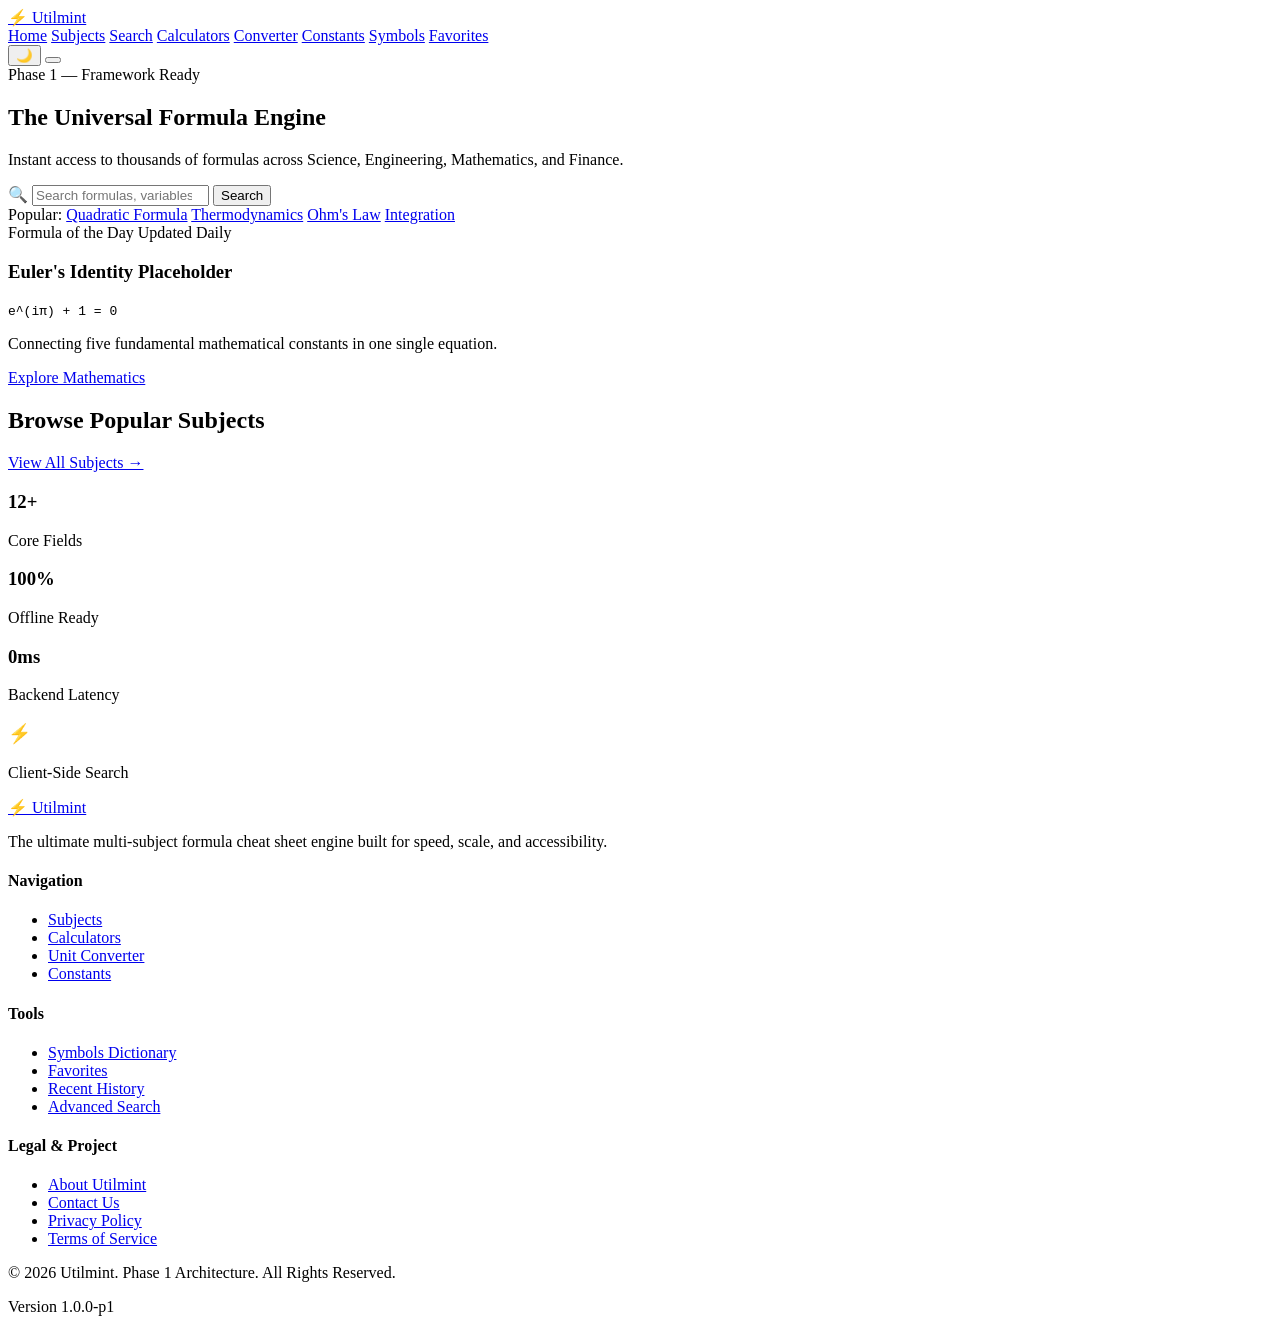
==== index.html @ 7c89a2dd "Create index.html" ====
<!DOCTYPE html>
<html lang="en" data-theme="system">
<head>
  <meta charset="UTF-8">
  <meta name="viewport" content="width=device-width, initial-scale=1.0">
  <title>Utilmint — Universal Formula Cheat Sheet Platform</title>
  <meta name="description" content="The ultimate formula cheat sheet for Mathematics, Physics, Chemistry, Engineering, Finance, and Computer Science.">
  
  <!-- Fonts -->
  <link rel="preconnect" href="https://fonts.googleapis.com">
  <link rel="preconnect" href="https://fonts.gstatic.com" crossorigin>
  <link href="https://fonts.googleapis.com/css2?family=Inter:wght@400;500;600;700&family=JetBrains+Mono:wght@400;500&display=swap" rel="stylesheet">
  
  <!-- Stylesheets -->
  <link rel="stylesheet" href="css/variables.css">
  <link rel="stylesheet" href="css/style.css">
  <link rel="stylesheet" href="css/navbar.css">
  <link rel="stylesheet" href="css/cards.css">
  <link rel="stylesheet" href="css/buttons.css">
  <link rel="stylesheet" href="css/forms.css">
  <link rel="stylesheet" href="css/footer.css">
  <link rel="stylesheet" href="css/darkmode.css">
  <link rel="stylesheet" href="css/responsive.css">
</head>
<body>

  <!-- Sticky Top Navbar -->
  <header class="navbar-wrapper">
    <nav class="navbar" aria-label="Main Navigation">
      <a href="index.html" class="brand">
        <span class="brand-logo">⚡</span>
        <span class="brand-name">Utilmint</span>
      </a>

      <div class="nav-menu" id="navMenu">
        <a href="index.html" class="nav-link active">Home</a>
        <a href="subjects.html" class="nav-link">Subjects</a>
        <a href="search.html" class="nav-link">Search</a>
        <a href="calculators.html" class="nav-link">Calculators</a>
        <a href="converter.html" class="nav-link">Converter</a>
        <a href="constants.html" class="nav-link">Constants</a>
        <a href="symbols.html" class="nav-link">Symbols</a>
        <a href="favorites.html" class="nav-link">Favorites</a>
      </div>

      <div class="nav-actions">
        <button id="themeToggleBtn" class="btn-icon" aria-label="Toggle Theme">
          <span class="theme-icon">🌙</span>
        </button>
        <button class="hamburger-menu" id="hamburgerBtn" aria-label="Toggle Navigation Menu">
          <span></span>
          <span></span>
          <span></span>
        </button>
      </div>
    </nav>
  </header>

  <!-- Main Content Container -->
  <main id="main-content">
    
    <!-- Hero Section -->
    <section class="hero-section">
      <div class="container hero-content">
        <span class="badge badge-primary">Phase 1 — Framework Ready</span>
        <h1 class="hero-title">The Universal Formula Engine</h1>
        <p class="hero-subtitle">Instant access to thousands of formulas across Science, Engineering, Mathematics, and Finance.</p>

        <!-- Search Bar Component -->
        <form action="search.html" method="GET" class="hero-search-form">
          <div class="search-input-wrapper">
            <span class="search-icon">🔍</span>
            <input type="search" name="q" placeholder="Search formulas, variables, topics, or subjects..." autocomplete="off">
            <button type="submit" class="btn btn-primary">Search</button>
          </div>
        </form>

        <div class="quick-tags">
          <span>Popular:</span>
          <a href="search.html?q=Quadratic" class="tag">Quadratic Formula</a>
          <a href="search.html?q=Thermodynamics" class="tag">Thermodynamics</a>
          <a href="search.html?q=Ohm's Law" class="tag">Ohm's Law</a>
          <a href="search.html?q=Integration" class="tag">Integration</a>
        </div>
      </div>
    </section>

    <!-- Formula of the Day Placeholder -->
    <section class="section-padding container">
      <div class="card card-featured">
        <div class="card-header-flex">
          <span class="badge badge-accent">Formula of the Day</span>
          <span class="text-muted text-sm">Updated Daily</span>
        </div>
        <div class="card-body">
          <h3 class="card-title">Euler's Identity Placeholder</h3>
          <div class="formula-preview-box">
            <code>e^(iπ) + 1 = 0</code>
          </div>
          <p class="text-muted">Connecting five fundamental mathematical constants in one single equation.</p>
        </div>
        <div class="card-footer">
          <a href="subject-detail.html?id=math" class="btn btn-secondary btn-sm">Explore Mathematics</a>
        </div>
      </div>
    </section>

    <!-- Popular Subjects Grid -->
    <section class="section-padding bg-subtle">
      <div class="container">
        <div class="section-header">
          <h2>Browse Popular Subjects</h2>
          <a href="subjects.html" class="link-primary">View All Subjects →</a>
        </div>

        <div class="grid grid-3" id="popularSubjectsGrid">
          <!-- Dynamic JS subject cards render here -->
          <div class="skeleton-card"></div>
          <div class="skeleton-card"></div>
          <div class="skeleton-card"></div>
        </div>
      </div>
    </section>

    <!-- Statistics Section -->
    <section class="section-padding container">
      <div class="grid grid-4 text-center">
        <div class="stat-card">
          <h3 class="stat-number">12+</h3>
          <p class="stat-label">Core Fields</p>
        </div>
        <div class="stat-card">
          <h3 class="stat-number">100%</h3>
          <p class="stat-label">Offline Ready</p>
        </div>
        <div class="stat-card">
          <h3 class="stat-number">0ms</h3>
          <p class="stat-label">Backend Latency</p>
        </div>
        <div class="stat-card">
          <h3 class="stat-number">⚡</h3>
          <p class="stat-label">Client-Side Search</p>
        </div>
      </div>
    </section>
  </main>

  <!-- Global Footer -->
  <footer class="footer">
    <div class="container footer-grid">
      <div class="footer-brand">
        <a href="index.html" class="brand">⚡ Utilmint</a>
        <p class="text-sm text-muted">The ultimate multi-subject formula cheat sheet engine built for speed, scale, and accessibility.</p>
      </div>

      <div class="footer-col">
        <h4>Navigation</h4>
        <ul>
          <li><a href="subjects.html">Subjects</a></li>
          <li><a href="calculators.html">Calculators</a></li>
          <li><a href="converter.html">Unit Converter</a></li>
          <li><a href="constants.html">Constants</a></li>
        </ul>
      </div>

      <div class="footer-col">
        <h4>Tools</h4>
        <ul>
          <li><a href="symbols.html">Symbols Dictionary</a></li>
          <li><a href="favorites.html">Favorites</a></li>
          <li><a href="recent.html">Recent History</a></li>
          <li><a href="search.html">Advanced Search</a></li>
        </ul>
      </div>

      <div class="footer-col">
        <h4>Legal & Project</h4>
        <ul>
          <li><a href="about.html">About Utilmint</a></li>
          <li><a href="contact.html">Contact Us</a></li>
          <li><a href="privacy.html">Privacy Policy</a></li>
          <li><a href="terms.html">Terms of Service</a></li>
        </ul>
      </div>
    </div>

    <div class="footer-bottom container">
      <p class="text-sm text-muted">&copy; 2026 Utilmint. Phase 1 Architecture. All Rights Reserved.</p>
      <span class="text-sm text-muted">Version 1.0.0-p1</span>
    </div>
  </footer>

  <!-- Core JavaScript Modules -->
  <script type="module" src="js/app.js"></script>
</body>
</html>
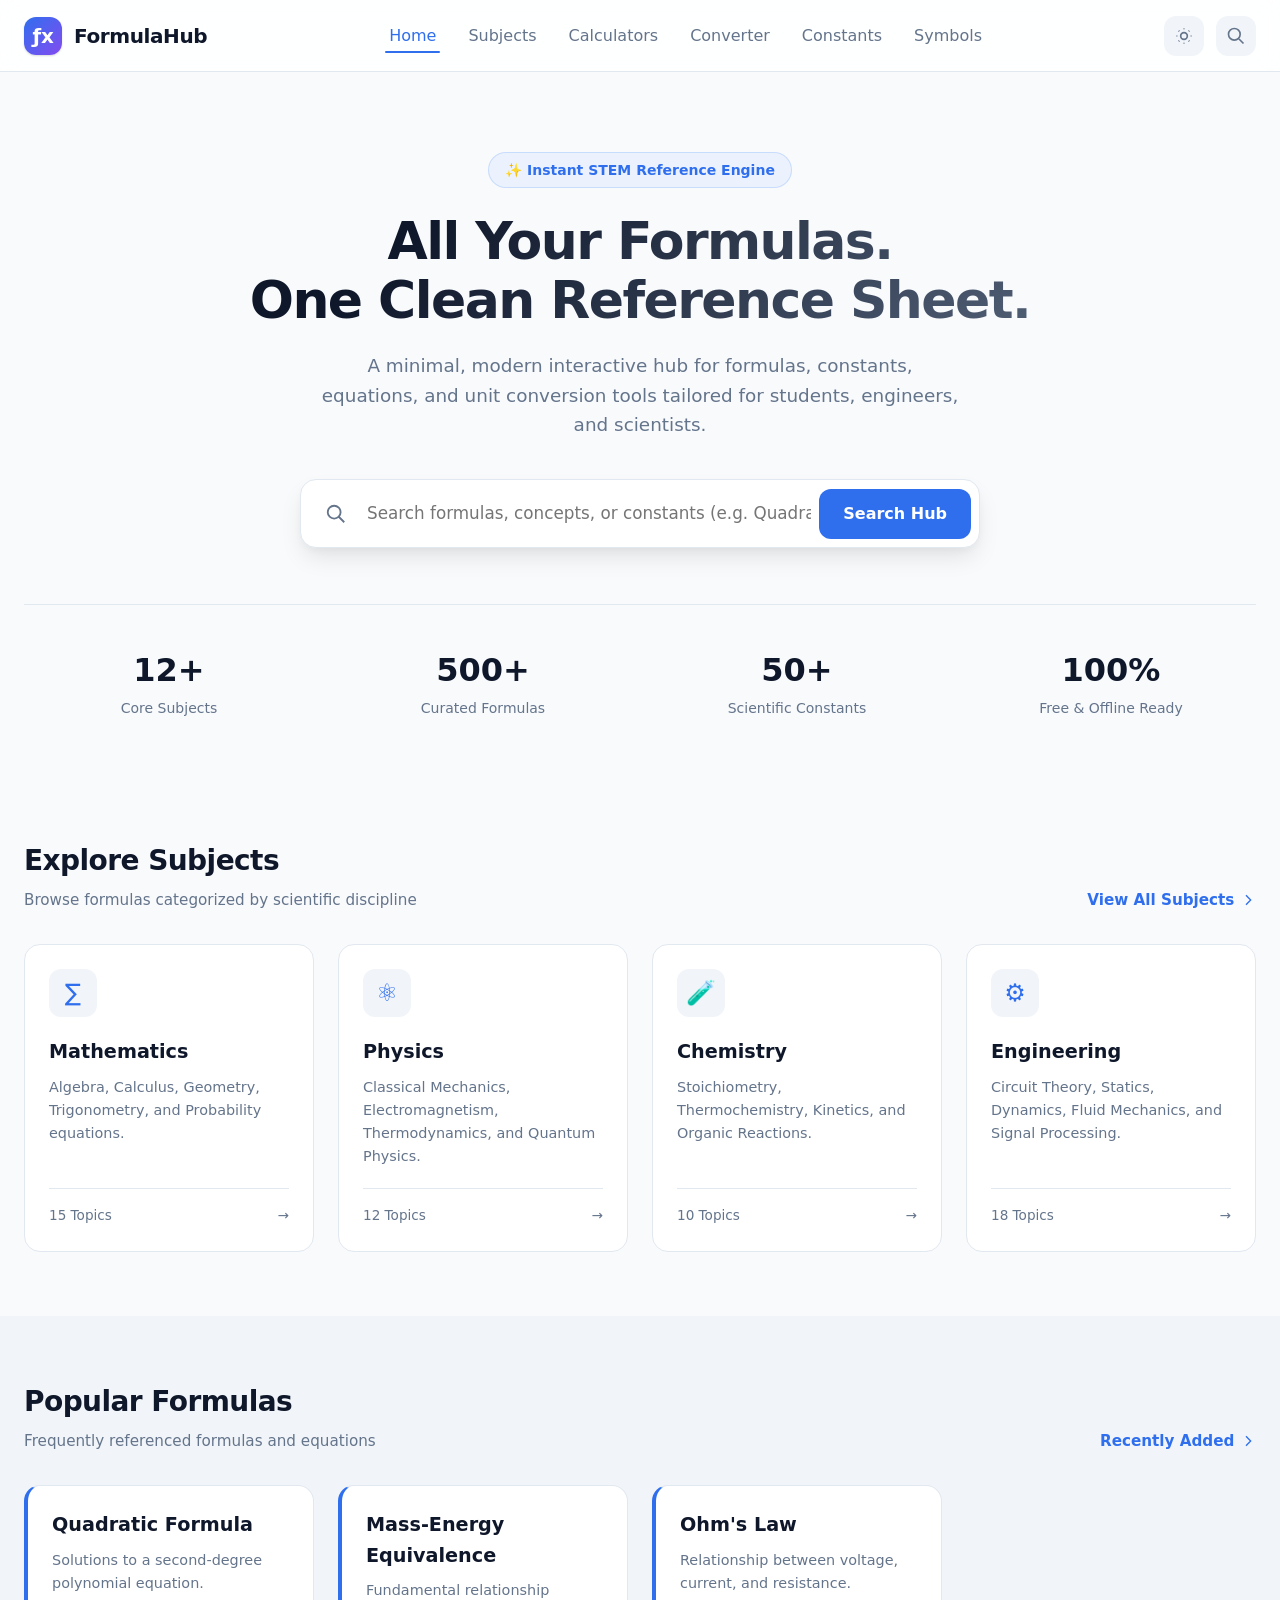
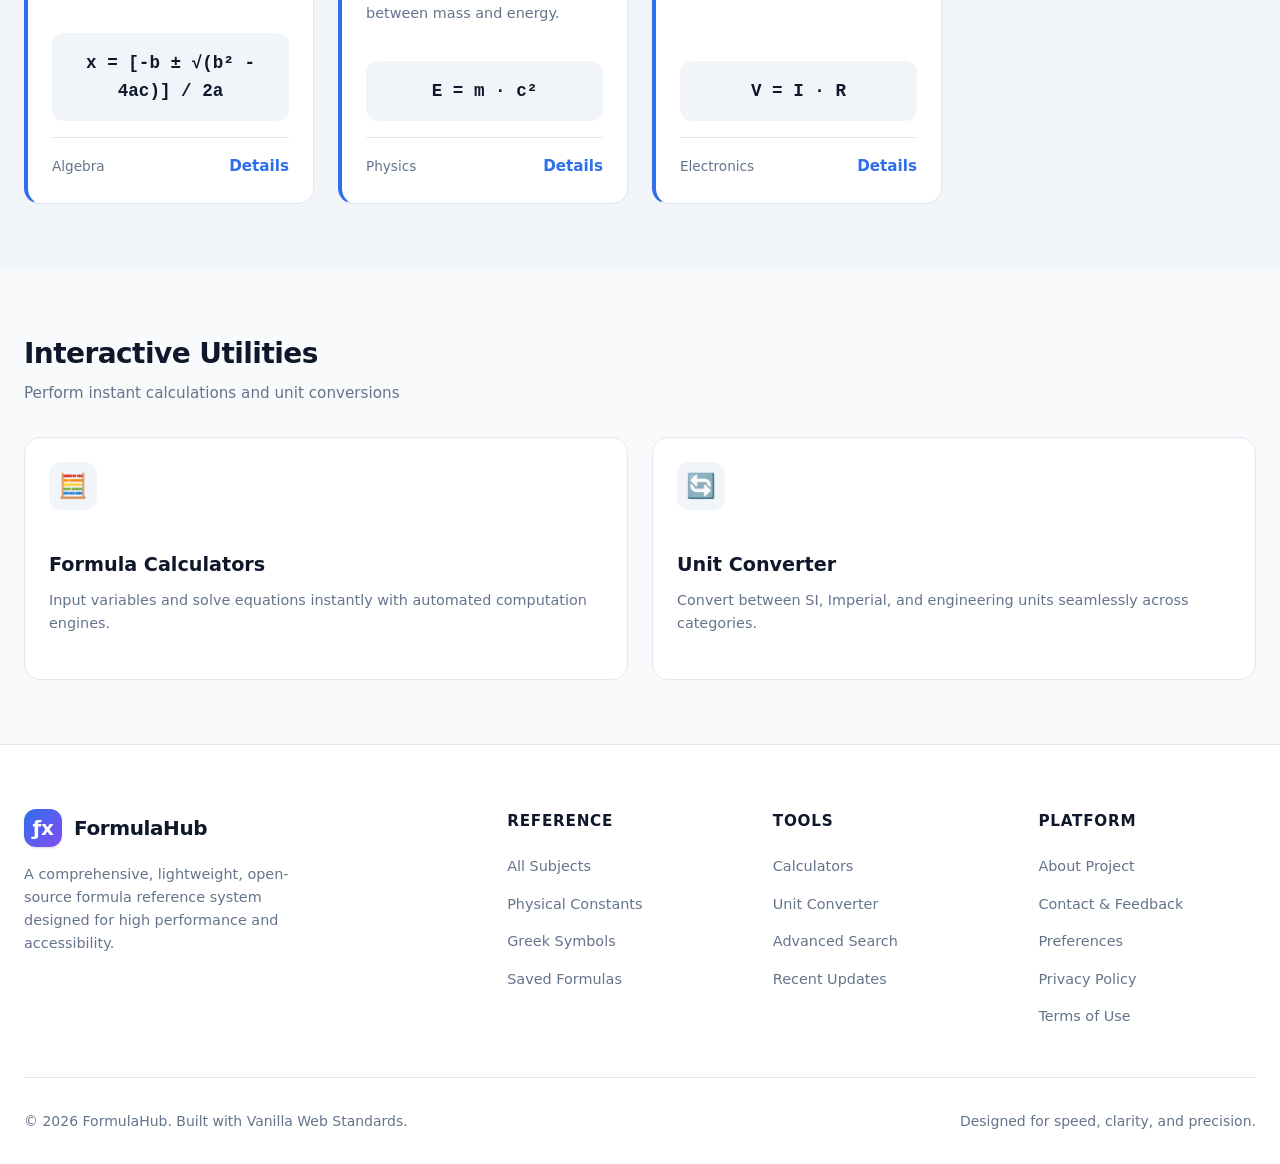
==== commit 33d35ae1: "Update index.html" ====
--- a/index.html
+++ b/index.html
@@ -1,196 +1,958 @@
 <!DOCTYPE html>
-<html lang="en" data-theme="system">
+<html lang="en" data-theme="light">
 <head>
-  <meta charset="UTF-8">
-  <meta name="viewport" content="width=device-width, initial-scale=1.0">
-  <title>Utilmint — Universal Formula Cheat Sheet Platform</title>
-  <meta name="description" content="The ultimate formula cheat sheet for Mathematics, Physics, Chemistry, Engineering, Finance, and Computer Science.">
-  
-  <!-- Fonts -->
-  <link rel="preconnect" href="https://fonts.googleapis.com">
-  <link rel="preconnect" href="https://fonts.gstatic.com" crossorigin>
-  <link href="https://fonts.googleapis.com/css2?family=Inter:wght@400;500;600;700&family=JetBrains+Mono:wght@400;500&display=swap" rel="stylesheet">
-  
-  <!-- Stylesheets -->
-  <link rel="stylesheet" href="css/variables.css">
-  <link rel="stylesheet" href="css/style.css">
-  <link rel="stylesheet" href="css/navbar.css">
-  <link rel="stylesheet" href="css/cards.css">
-  <link rel="stylesheet" href="css/buttons.css">
-  <link rel="stylesheet" href="css/forms.css">
-  <link rel="stylesheet" href="css/footer.css">
-  <link rel="stylesheet" href="css/darkmode.css">
-  <link rel="stylesheet" href="css/responsive.css">
+    <meta charset="UTF-8">
+    <meta name="viewport" content="width=device-width, initial-scale=1.0">
+    <title>FormulaHub — Modern Formula & Reference Cheat Sheets</title>
+    <!-- Internal CSS Stylesheet -->
+    <style>
+        /* ==========================================================================
+           1. DESIGN SYSTEM & CSS VARIABLES
+           ========================================================================== */
+        :root {
+            /* Colors - Light Mode */
+            --primary-hue: 220;
+            --primary: hsl(var(--primary-hue), 85%, 56%);
+            --primary-hover: hsl(var(--primary-hue), 85%, 48%);
+            --primary-light: hsl(var(--primary-hue), 85%, 96%);
+            --accent: hsl(260, 85%, 62%);
+            
+            --bg-body: #f8fafc;
+            --bg-surface: #ffffff;
+            --bg-surface-glass: rgba(255, 255, 255, 0.85);
+            --bg-subtle: #f1f5f9;
+            
+            --text-main: #0f172a;
+            --text-muted: #64748b;
+            --text-inverse: #ffffff;
+            
+            --border-color: #e2e8f0;
+            --border-hover: #cbd5e1;
+            
+            /* Shadows & Elevation */
+            --shadow-sm: 0 1px 3px rgba(0,0,0,0.05), 0 1px 2px rgba(0,0,0,0.1);
+            --shadow-md: 0 4px 12px -2px rgba(0,0,0,0.08), 0 2px 6px -1px rgba(0,0,0,0.04);
+            --shadow-lg: 0 12px 24px -4px rgba(0,0,0,0.1), 0 4px 8px -2px rgba(0,0,0,0.04);
+            --shadow-glow: 0 0 20px rgba(59, 130, 246, 0.25);
+            
+            /* Layout & Spacing */
+            --radius-sm: 8px;
+            --radius-md: 12px;
+            --radius-lg: 16px;
+            --radius-full: 9999px;
+            --max-width: 1280px;
+            --nav-height: 72px;
+            
+            /* Animations */
+            --transition-fast: 0.15s ease;
+            --transition-normal: 0.25s cubic-bezier(0.4, 0, 0.2, 1);
+            --transition-slow: 0.4s cubic-bezier(0.4, 0, 0.2, 1);
+        }
+
+        /* Dark Theme Overrides */
+        [data-theme="dark"] {
+            --bg-body: #0b0f19;
+            --bg-surface: #151c2c;
+            --bg-surface-glass: rgba(21, 28, 44, 0.85);
+            --bg-subtle: #1e293b;
+            
+            --text-main: #f8fafc;
+            --text-muted: #94a3b8;
+            
+            --border-color: #1e293b;
+            --border-hover: #334155;
+            
+            --shadow-sm: 0 1px 3px rgba(0,0,0,0.3);
+            --shadow-md: 0 4px 12px rgba(0,0,0,0.4);
+            --shadow-lg: 0 12px 24px rgba(0,0,0,0.5);
+            --shadow-glow: 0 0 25px rgba(59, 130, 246, 0.35);
+        }
+
+        /* ==========================================================================
+           2. BASE RESETS & TYPOGRAPHY
+           ========================================================================== */
+        *, *::before, *::after {
+            box-sizing: border-box;
+            margin: 0;
+            padding: 0;
+        }
+
+        html {
+            scroll-behavior: smooth;
+            font-size: 16px;
+        }
+
+        body {
+            font-family: system-ui, -apple-system, BlinkMacSystemFont, 'Segoe UI', Roboto, Oxygen, Ubuntu, Cantarell, sans-serif;
+            background-color: var(--bg-body);
+            color: var(--text-main);
+            line-height: 1.6;
+            min-height: 100vh;
+            display: flex;
+            flex-direction: column;
+            transition: background-color var(--transition-normal), color var(--transition-normal);
+            -webkit-font-smoothing: antialiased;
+        }
+
+        a {
+            color: inherit;
+            text-decoration: none;
+        }
+
+        button, input {
+            font: inherit;
+            border: none;
+            outline: none;
+            background: none;
+        }
+
+        /* Container Utility */
+        .container {
+            width: 100%;
+            max-width: var(--max-width);
+            margin: 0 auto;
+            padding: 0 1.5rem;
+        }
+
+        /* ==========================================================================
+           3. NAVIGATION BAR
+           ========================================================================== */
+        .navbar {
+            position: sticky;
+            top: 0;
+            z-index: 1000;
+            height: var(--nav-height);
+            background-color: var(--bg-surface-glass);
+            backdrop-filter: blur(12px);
+            -webkit-backdrop-filter: blur(12px);
+            border-bottom: 1px solid var(--border-color);
+            transition: background-color var(--transition-normal), border-color var(--transition-normal);
+        }
+
+        .nav-container {
+            height: 100%;
+            display: flex;
+            align-items: center;
+            justify-content: space-between;
+        }
+
+        .brand-logo {
+            display: flex;
+            align-items: center;
+            gap: 0.75rem;
+            font-size: 1.25rem;
+            font-weight: 700;
+            color: var(--text-main);
+            letter-spacing: -0.02em;
+        }
+
+        .logo-icon {
+            width: 38px;
+            height: 38px;
+            background: linear-gradient(135deg, var(--primary), var(--accent));
+            border-radius: var(--radius-md);
+            display: flex;
+            align-items: center;
+            justify-content: center;
+            color: white;
+            font-weight: 800;
+            box-shadow: var(--shadow-sm);
+        }
+
+        .nav-links {
+            display: flex;
+            align-items: center;
+            gap: 1.5rem;
+            list-style: none;
+        }
+
+        .nav-link {
+            font-weight: 500;
+            color: var(--text-muted);
+            transition: color var(--transition-fast);
+            padding: 0.5rem 0.25rem;
+            position: relative;
+        }
+
+        .nav-link:hover, .nav-link.active {
+            color: var(--primary);
+        }
+
+        .nav-link.active::after {
+            content: '';
+            position: absolute;
+            bottom: 0;
+            left: 0;
+            width: 100%;
+            height: 2px;
+            background-color: var(--primary);
+            border-radius: var(--radius-full);
+        }
+
+        .nav-actions {
+            display: flex;
+            align-items: center;
+            gap: 0.75rem;
+        }
+
+        .icon-btn {
+            width: 40px;
+            height: 40px;
+            border-radius: var(--radius-md);
+            display: flex;
+            align-items: center;
+            justify-content: center;
+            color: var(--text-muted);
+            background-color: var(--bg-subtle);
+            cursor: pointer;
+            transition: all var(--transition-fast);
+        }
+
+        .icon-btn:hover {
+            color: var(--text-main);
+            background-color: var(--border-color);
+        }
+
+        .mobile-toggle {
+            display: none;
+        }
+
+        /* ==========================================================================
+           4. HERO SECTION
+           ========================================================================== */
+        .hero {
+            padding: 5rem 0 3.5rem;
+            text-align: center;
+            position: relative;
+            overflow: hidden;
+        }
+
+        .hero-badge {
+            display: inline-flex;
+            align-items: center;
+            gap: 0.5rem;
+            padding: 0.35rem 1rem;
+            border-radius: var(--radius-full);
+            background-color: var(--primary-light);
+            color: var(--primary);
+            font-size: 0.875rem;
+            font-weight: 600;
+            margin-bottom: 1.5rem;
+            border: 1px solid rgba(59, 130, 246, 0.2);
+        }
+
+        [data-theme="dark"] .hero-badge {
+            background-color: rgba(59, 130, 246, 0.15);
+        }
+
+        .hero-title {
+            font-size: 3.25rem;
+            font-weight: 800;
+            line-height: 1.15;
+            letter-spacing: -0.03em;
+            margin-bottom: 1.25rem;
+            background: linear-gradient(135deg, var(--text-main) 30%, var(--text-muted));
+            -webkit-background-clip: text;
+            -webkit-text-fill-color: transparent;
+        }
+
+        .hero-subtitle {
+            font-size: 1.15rem;
+            color: var(--text-muted);
+            max-width: 640px;
+            margin: 0 auto 2.5rem;
+        }
+
+        /* Hero Quick Search */
+        .search-box-large {
+            max-width: 680px;
+            margin: 0 auto;
+            position: relative;
+            background-color: var(--bg-surface);
+            border-radius: var(--radius-lg);
+            padding: 0.5rem;
+            box-shadow: var(--shadow-lg);
+            border: 1px solid var(--border-color);
+            display: flex;
+            align-items: center;
+            transition: all var(--transition-normal);
+        }
+
+        .search-box-large:focus-within {
+            border-color: var(--primary);
+            box-shadow: var(--shadow-glow);
+        }
+
+        .search-icon {
+            padding: 0 0.75rem 0 1rem;
+            color: var(--text-muted);
+            display: flex;
+            align-items: center;
+        }
+
+        .search-input-large {
+            width: 100%;
+            padding: 0.75rem 0.5rem;
+            font-size: 1.05rem;
+            color: var(--text-main);
+        }
+
+        .search-btn {
+            background-color: var(--primary);
+            color: var(--text-inverse);
+            padding: 0.75rem 1.5rem;
+            border-radius: var(--radius-md);
+            font-weight: 600;
+            cursor: pointer;
+            transition: background-color var(--transition-fast);
+            white-space: nowrap;
+        }
+
+        .search-btn:hover {
+            background-color: var(--primary-hover);
+        }
+
+        /* Quick Stats Bar */
+        .stats-grid {
+            display: grid;
+            grid-template-columns: repeat(auto-fit, minmax(200px, 1fr));
+            gap: 1.5rem;
+            margin-top: 3.5rem;
+            padding-top: 2.5rem;
+            border-top: 1px solid var(--border-color);
+        }
+
+        .stat-item {
+            text-align: center;
+        }
+
+        .stat-number {
+            font-size: 2rem;
+            font-weight: 800;
+            color: var(--text-main);
+        }
+
+        .stat-label {
+            font-size: 0.875rem;
+            color: var(--text-muted);
+            font-weight: 500;
+        }
+
+        /* ==========================================================================
+           5. SECTION LAYOUTS & CARDS
+           ========================================================================== */
+        .section {
+            padding: 4rem 0;
+        }
+
+        .section-header {
+            display: flex;
+            align-items: flex-end;
+            justify-content: space-between;
+            margin-bottom: 2rem;
+        }
+
+        .section-title {
+            font-size: 1.75rem;
+            font-weight: 700;
+            letter-spacing: -0.02em;
+        }
+
+        .section-subtitle {
+            font-size: 0.95rem;
+            color: var(--text-muted);
+            margin-top: 0.25rem;
+        }
+
+        .view-all-link {
+            color: var(--primary);
+            font-weight: 600;
+            font-size: 0.95rem;
+            display: flex;
+            align-items: center;
+            gap: 0.35rem;
+            transition: gap var(--transition-fast);
+        }
+
+        .view-all-link:hover {
+            gap: 0.6rem;
+        }
+
+        /* Cards Grid */
+        .grid-cards {
+            display: grid;
+            grid-template-columns: repeat(auto-fill, minmax(280px, 1fr));
+            gap: 1.5rem;
+        }
+
+        .card {
+            background-color: var(--bg-surface);
+            border: 1px solid var(--border-color);
+            border-radius: var(--radius-lg);
+            padding: 1.5rem;
+            transition: all var(--transition-normal);
+            display: flex;
+            flex-direction: column;
+            position: relative;
+            overflow: hidden;
+        }
+
+        .card:hover {
+            transform: translateY(-4px);
+            box-shadow: var(--shadow-md);
+            border-color: var(--border-hover);
+        }
+
+        .card-icon {
+            width: 48px;
+            height: 48px;
+            border-radius: var(--radius-md);
+            background-color: var(--bg-subtle);
+            display: flex;
+            align-items: center;
+            justify-content: center;
+            font-size: 1.5rem;
+            margin-bottom: 1.25rem;
+            color: var(--primary);
+        }
+
+        .card-title {
+            font-size: 1.2rem;
+            font-weight: 700;
+            margin-bottom: 0.5rem;
+        }
+
+        .card-desc {
+            font-size: 0.9rem;
+            color: var(--text-muted);
+            margin-bottom: 1.25rem;
+            flex-grow: 1;
+        }
+
+        .card-meta {
+            display: flex;
+            align-items: center;
+            justify-content: space-between;
+            font-size: 0.85rem;
+            color: var(--text-muted);
+            font-weight: 500;
+            padding-top: 1rem;
+            border-top: 1px solid var(--border-color);
+        }
+
+        /* Formula Card Specific */
+        .formula-card {
+            border-left: 4px solid var(--primary);
+        }
+
+        .formula-preview {
+            background-color: var(--bg-subtle);
+            padding: 1rem;
+            border-radius: var(--radius-md);
+            text-align: center;
+            font-family: 'Courier New', Courier, monospace;
+            font-size: 1.1rem;
+            font-weight: 700;
+            margin: 1rem 0;
+            color: var(--text-main);
+        }
+
+        /* Tools Grid */
+        .tools-grid {
+            display: grid;
+            grid-template-columns: repeat(auto-fit, minmax(320px, 1fr));
+            gap: 1.5rem;
+        }
+
+        .tool-card {
+            display: flex;
+            align-items: flex-start;
+            gap: 1.25rem;
+        }
+
+        /* ==========================================================================
+           6. FOOTER
+           ========================================================================== */
+        .footer {
+            background-color: var(--bg-surface);
+            border-top: 1px solid var(--border-color);
+            padding: 4rem 0 2rem;
+            margin-top: auto;
+            transition: background-color var(--transition-normal);
+        }
+
+        .footer-grid {
+            display: grid;
+            grid-template-columns: 2fr repeat(3, 1fr);
+            gap: 3rem;
+            margin-bottom: 3rem;
+        }
+
+        .footer-brand p {
+            color: var(--text-muted);
+            font-size: 0.9rem;
+            margin-top: 1rem;
+            max-width: 300px;
+        }
+
+        .footer-column-title {
+            font-size: 0.95rem;
+            font-weight: 700;
+            text-transform: uppercase;
+            letter-spacing: 0.05em;
+            margin-bottom: 1.25rem;
+        }
+
+        .footer-links {
+            list-style: none;
+            display: flex;
+            flex-direction: column;
+            gap: 0.75rem;
+        }
+
+        .footer-link {
+            color: var(--text-muted);
+            font-size: 0.9rem;
+            transition: color var(--transition-fast);
+        }
+
+        .footer-link:hover {
+            color: var(--primary);
+        }
+
+        .footer-bottom {
+            padding-top: 2rem;
+            border-top: 1px solid var(--border-color);
+            display: flex;
+            align-items: center;
+            justify-content: space-between;
+            font-size: 0.875rem;
+            color: var(--text-muted);
+        }
+
+        /* ==========================================================================
+           7. RESPONSIVE MEDIA QUERIES
+           ========================================================================== */
+        @media (max-width: 992px) {
+            .footer-grid {
+                grid-template-columns: 1fr 1fr;
+                gap: 2rem;
+            }
+        }
+
+        @media (max-width: 768px) {
+            .hero-title {
+                font-size: 2.25rem;
+            }
+            
+            .nav-links {
+                position: fixed;
+                top: var(--nav-height);
+                left: 0;
+                right: 0;
+                background-color: var(--bg-surface);
+                border-bottom: 1px solid var(--border-color);
+                flex-direction: column;
+                padding: 1.5rem;
+                gap: 1rem;
+                display: none;
+                box-shadow: var(--shadow-lg);
+            }
+
+            .nav-links.is-active {
+                display: flex;
+            }
+
+            .mobile-toggle {
+                display: flex;
+            }
+
+            .search-box-large {
+                flex-direction: column;
+                gap: 0.5rem;
+                padding: 0.5rem;
+            }
+
+            .search-btn {
+                width: 100%;
+            }
+
+            .stats-grid {
+                grid-template-columns: repeat(2, 1fr);
+            }
+        }
+
+        @media (max-width: 480px) {
+            .footer-grid {
+                grid-template-columns: 1fr;
+            }
+            .footer-bottom {
+                flex-direction: column;
+                gap: 1rem;
+                text-align: center;
+            }
+            .stats-grid {
+                grid-template-columns: 1fr;
+            }
+        }
+    </style>
 </head>
 <body>
 
-  <!-- Sticky Top Navbar -->
-  <header class="navbar-wrapper">
+    <!-- ==========================================================================
+       NAVIGATION BAR
+       ========================================================================== -->
     <nav class="navbar" aria-label="Main Navigation">
-      <a href="index.html" class="brand">
-        <span class="brand-logo">⚡</span>
-        <span class="brand-name">Utilmint</span>
-      </a>
-
-      <div class="nav-menu" id="navMenu">
-        <a href="index.html" class="nav-link active">Home</a>
-        <a href="subjects.html" class="nav-link">Subjects</a>
-        <a href="search.html" class="nav-link">Search</a>
-        <a href="calculators.html" class="nav-link">Calculators</a>
-        <a href="converter.html" class="nav-link">Converter</a>
-        <a href="constants.html" class="nav-link">Constants</a>
-        <a href="symbols.html" class="nav-link">Symbols</a>
-        <a href="favorites.html" class="nav-link">Favorites</a>
-      </div>
-
-      <div class="nav-actions">
-        <button id="themeToggleBtn" class="btn-icon" aria-label="Toggle Theme">
-          <span class="theme-icon">🌙</span>
-        </button>
-        <button class="hamburger-menu" id="hamburgerBtn" aria-label="Toggle Navigation Menu">
-          <span></span>
-          <span></span>
-          <span></span>
-        </button>
-      </div>
+        <div class="container nav-container">
+            <a href="index.html" class="brand-logo" aria-label="FormulaHub Home">
+                <div class="logo-icon">ƒx</div>
+                <span>FormulaHub</span>
+            </a>
+
+            <!-- Navigation Links -->
+            <ul class="nav-links" id="navLinks">
+                <li><a href="index.html" class="nav-link active">Home</a></li>
+                <li><a href="subjects.html" class="nav-link">Subjects</a></li>
+                <li><a href="calculators.html" class="nav-link">Calculators</a></li>
+                <li><a href="converter.html" class="nav-link">Converter</a></li>
+                <li><a href="constants.html" class="nav-link">Constants</a></li>
+                <li><a href="symbols.html" class="nav-link">Symbols</a></li>
+            </ul>
+
+            <!-- Header Action Controls -->
+            <div class="nav-actions">
+                <!-- Theme Toggle Button -->
+                <button class="icon-btn" id="themeToggleBtn" aria-label="Toggle Theme" title="Toggle Dark/Light Mode">
+                    <svg id="sunIcon" width="20" height="20" fill="none" stroke="currentColor" stroke-width="2" viewBox="0 0 24 24"><path d="M12 3v1m0 16v1m9-9h-1M4 12H3m15.364 6.364l-.707-.707M6.343 6.343l-.707-.707m12.728 0l-.707.707M6.343 17.657l-.707.707M16 12a4 4 0 11-8 0 4 4 0 018 0z"></path></svg>
+                    <svg id="moonIcon" width="20" height="20" fill="none" stroke="currentColor" stroke-width="2" viewBox="0 0 24 24" style="display:none;"><path d="M20.354 15.354A9 9 0 018.646 3.646 9.003 9.003 0 0012 21a9.003 9.003 0 008.354-5.646z"></path></svg>
+                </button>
+
+                <!-- Search Link Button -->
+                <a href="search.html" class="icon-btn" aria-label="Search Formulas">
+                    <svg width="20" height="20" fill="none" stroke="currentColor" stroke-width="2" viewBox="0 0 24 24"><path d="M21 21l-6-6m2-5a7 7 0 11-14 0 7 7 0 0114 0z"></path></svg>
+                </a>
+
+                <!-- Mobile Navigation Toggle -->
+                <button class="icon-btn mobile-toggle" id="mobileMenuBtn" aria-label="Toggle Navigation Menu">
+                    <svg width="20" height="20" fill="none" stroke="currentColor" stroke-width="2" viewBox="0 0 24 24"><path d="M4 6h16M4 12h16M4 18h16"></path></svg>
+                </button>
+            </div>
+        </div>
     </nav>
-  </header>
-
-  <!-- Main Content Container -->
-  <main id="main-content">
-    
-    <!-- Hero Section -->
-    <section class="hero-section">
-      <div class="container hero-content">
-        <span class="badge badge-primary">Phase 1 — Framework Ready</span>
-        <h1 class="hero-title">The Universal Formula Engine</h1>
-        <p class="hero-subtitle">Instant access to thousands of formulas across Science, Engineering, Mathematics, and Finance.</p>
-
-        <!-- Search Bar Component -->
-        <form action="search.html" method="GET" class="hero-search-form">
-          <div class="search-input-wrapper">
-            <span class="search-icon">🔍</span>
-            <input type="search" name="q" placeholder="Search formulas, variables, topics, or subjects..." autocomplete="off">
-            <button type="submit" class="btn btn-primary">Search</button>
-          </div>
-        </form>
-
-        <div class="quick-tags">
-          <span>Popular:</span>
-          <a href="search.html?q=Quadratic" class="tag">Quadratic Formula</a>
-          <a href="search.html?q=Thermodynamics" class="tag">Thermodynamics</a>
-          <a href="search.html?q=Ohm's Law" class="tag">Ohm's Law</a>
-          <a href="search.html?q=Integration" class="tag">Integration</a>
+
+    <!-- ==========================================================================
+       MAIN CONTENT
+       ========================================================================== -->
+    <main>
+
+        <!-- HERO SECTION -->
+        <section class="hero">
+            <div class="container">
+                <div class="hero-badge">
+                    <span>✨ Instant STEM Reference Engine</span>
+                </div>
+                <h1 class="hero-title">All Your Formulas.<br>One Clean Reference Sheet.</h1>
+                <p class="hero-subtitle">
+                    A minimal, modern interactive hub for formulas, constants, equations, and unit conversion tools tailored for students, engineers, and scientists.
+                </p>
+
+                <!-- Quick Search Input -->
+                <form action="search.html" method="GET" class="search-box-large">
+                    <div class="search-icon">
+                        <svg width="22" height="22" fill="none" stroke="currentColor" stroke-width="2" viewBox="0 0 24 24"><path d="M21 21l-6-6m2-5a7 7 0 11-14 0 7 7 0 0114 0z"></path></svg>
+                    </div>
+                    <input type="text" name="q" class="search-input-large" placeholder="Search formulas, concepts, or constants (e.g. Quadratic, Ohm's Law...)" required>
+                    <button type="submit" class="search-btn">Search Hub</button>
+                </form>
+
+                <!-- Platform Quick Statistics -->
+                <div class="stats-grid">
+                    <div class="stat-item">
+                        <div class="stat-number">12+</div>
+                        <div class="stat-label">Core Subjects</div>
+                    </div>
+                    <div class="stat-item">
+                        <div class="stat-number">500+</div>
+                        <div class="stat-label">Curated Formulas</div>
+                    </div>
+                    <div class="stat-item">
+                        <div class="stat-number">50+</div>
+                        <div class="stat-label">Scientific Constants</div>
+                    </div>
+                    <div class="stat-item">
+                        <div class="stat-number">100%</div>
+                        <div class="stat-label">Free & Offline Ready</div>
+                    </div>
+                </div>
+            </div>
+        </section>
+
+        <!-- SUBJECTS SECTION -->
+        <section class="section">
+            <div class="container">
+                <div class="section-header">
+                    <div>
+                        <h2 class="section-title">Explore Subjects</h2>
+                        <p class="section-subtitle">Browse formulas categorized by scientific discipline</p>
+                    </div>
+                    <a href="subjects.html" class="view-all-link">
+                        View All Subjects
+                        <svg width="16" height="16" fill="none" stroke="currentColor" stroke-width="2" viewBox="0 0 24 24"><path d="M9 5l7 7-7 7"></path></svg>
+                    </a>
+                </div>
+
+                <!-- Subjects Cards Grid Placeholder -->
+                <div class="grid-cards">
+                    <!-- Subject Card 1 -->
+                    <a href="subject-details.html?subject=mathematics" class="card">
+                        <div class="card-icon">∑</div>
+                        <h3 class="card-title">Mathematics</h3>
+                        <p class="card-desc">Algebra, Calculus, Geometry, Trigonometry, and Probability equations.</p>
+                        <div class="card-meta">
+                            <span>15 Topics</span>
+                            <span>→</span>
+                        </div>
+                    </a>
+
+                    <!-- Subject Card 2 -->
+                    <a href="subject-details.html?subject=physics" class="card">
+                        <div class="card-icon">⚛</div>
+                        <h3 class="card-title">Physics</h3>
+                        <p class="card-desc">Classical Mechanics, Electromagnetism, Thermodynamics, and Quantum Physics.</p>
+                        <div class="card-meta">
+                            <span>12 Topics</span>
+                            <span>→</span>
+                        </div>
+                    </a>
+
+                    <!-- Subject Card 3 -->
+                    <a href="subject-details.html?subject=chemistry" class="card">
+                        <div class="card-icon">🧪</div>
+                        <h3 class="card-title">Chemistry</h3>
+                        <p class="card-desc">Stoichiometry, Thermochemistry, Kinetics, and Organic Reactions.</p>
+                        <div class="card-meta">
+                            <span>10 Topics</span>
+                            <span>→</span>
+                        </div>
+                    </a>
+
+                    <!-- Subject Card 4 -->
+                    <a href="subject-details.html?subject=engineering" class="card">
+                        <div class="card-icon">⚙</div>
+                        <h3 class="card-title">Engineering</h3>
+                        <p class="card-desc">Circuit Theory, Statics, Dynamics, Fluid Mechanics, and Signal Processing.</p>
+                        <div class="card-meta">
+                            <span>18 Topics</span>
+                            <span>→</span>
+                        </div>
+                    </a>
+                </div>
+            </div>
+        </section>
+
+        <!-- FEATURED FORMULAS SECTION -->
+        <section class="section" style="background-color: var(--bg-subtle);">
+            <div class="container">
+                <div class="section-header">
+                    <div>
+                        <h2 class="section-title">Popular Formulas</h2>
+                        <p class="section-subtitle">Frequently referenced formulas and equations</p>
+                    </div>
+                    <a href="recent.html" class="view-all-link">
+                        Recently Added
+                        <svg width="16" height="16" fill="none" stroke="currentColor" stroke-width="2" viewBox="0 0 24 24"><path d="M9 5l7 7-7 7"></path></svg>
+                    </a>
+                </div>
+
+                <!-- Popular Formulas Grid -->
+                <div class="grid-cards">
+                    <!-- Formula Card 1 -->
+                    <div class="card formula-card">
+                        <h3 class="card-title">Quadratic Formula</h3>
+                        <p class="card-desc">Solutions to a second-degree polynomial equation.</p>
+                        <div class="formula-preview">
+                            x = [-b ± √(b² - 4ac)] / 2a
+                        </div>
+                        <div class="card-meta">
+                            <span>Algebra</span>
+                            <a href="subject-details.html?topic=quadratic" class="view-all-link">Details</a>
+                        </div>
+                    </div>
+
+                    <!-- Formula Card 2 -->
+                    <div class="card formula-card">
+                        <h3 class="card-title">Mass-Energy Equivalence</h3>
+                        <p class="card-desc">Fundamental relationship between mass and energy.</p>
+                        <div class="formula-preview">
+                            E = m · c²
+                        </div>
+                        <div class="card-meta">
+                            <span>Physics</span>
+                            <a href="subject-details.html?topic=relativity" class="view-all-link">Details</a>
+                        </div>
+                    </div>
+
+                    <!-- Formula Card 3 -->
+                    <div class="card formula-card">
+                        <h3 class="card-title">Ohm's Law</h3>
+                        <p class="card-desc">Relationship between voltage, current, and resistance.</p>
+                        <div class="formula-preview">
+                            V = I · R
+                        </div>
+                        <div class="card-meta">
+                            <span>Electronics</span>
+                            <a href="subject-details.html?topic=ohms-law" class="view-all-link">Details</a>
+                        </div>
+                    </div>
+                </div>
+            </div>
+        </section>
+
+        <!-- INTERACTIVE TOOLS SECTION -->
+        <section class="section">
+            <div class="container">
+                <div class="section-header">
+                    <div>
+                        <h2 class="section-title">Interactive Utilities</h2>
+                        <p class="section-subtitle">Perform instant calculations and unit conversions</p>
+                    </div>
+                </div>
+
+                <!-- Interactive Utilities Grid -->
+                <div class="tools-grid">
+                    <!-- Tool Card 1 -->
+                    <a href="calculators.html" class="card tool-card">
+                        <div class="card-icon">🧮</div>
+                        <div>
+                            <h3 class="card-title">Formula Calculators</h3>
+                            <p class="card-desc">Input variables and solve equations instantly with automated computation engines.</p>
+                        </div>
+                    </a>
+
+                    <!-- Tool Card 2 -->
+                    <a href="converter.html" class="card tool-card">
+                        <div class="card-icon">🔄</div>
+                        <div>
+                            <h3 class="card-title">Unit Converter</h3>
+                            <p class="card-desc">Convert between SI, Imperial, and engineering units seamlessly across categories.</p>
+                        </div>
+                    </a>
+                </div>
+            </div>
+        </section>
+
+    </main>
+
+    <!-- ==========================================================================
+       FOOTER SECTION
+       ========================================================================== -->
+    <footer class="footer">
+        <div class="container">
+            <div class="footer-grid">
+                <!-- Brand Info -->
+                <div class="footer-brand">
+                    <a href="index.html" class="brand-logo">
+                        <div class="logo-icon">ƒx</div>
+                        <span>FormulaHub</span>
+                    </a>
+                    <p>A comprehensive, lightweight, open-source formula reference system designed for high performance and accessibility.</p>
+                </div>
+
+                <!-- Navigation Column 1 -->
+                <div>
+                    <h4 class="footer-column-title">Reference</h4>
+                    <ul class="footer-links">
+                        <li><a href="subjects.html" class="footer-link">All Subjects</a></li>
+                        <li><a href="constants.html" class="footer-link">Physical Constants</a></li>
+                        <li><a href="symbols.html" class="footer-link">Greek Symbols</a></li>
+                        <li><a href="favorites.html" class="footer-link">Saved Formulas</a></li>
+                    </ul>
+                </div>
+
+                <!-- Navigation Column 2 -->
+                <div>
+                    <h4 class="footer-column-title">Tools</h4>
+                    <ul class="footer-links">
+                        <li><a href="calculators.html" class="footer-link">Calculators</a></li>
+                        <li><a href="converter.html" class="footer-link">Unit Converter</a></li>
+                        <li><a href="search.html" class="footer-link">Advanced Search</a></li>
+                        <li><a href="recent.html" class="footer-link">Recent Updates</a></li>
+                    </ul>
+                </div>
+
+                <!-- Navigation Column 3 -->
+                <div>
+                    <h4 class="footer-column-title">Platform</h4>
+                    <ul class="footer-links">
+                        <li><a href="about.html" class="footer-link">About Project</a></li>
+                        <li><a href="contact.html" class="footer-link">Contact & Feedback</a></li>
+                        <li><a href="settings.html" class="footer-link">Preferences</a></li>
+                        <li><a href="privacy.html" class="footer-link">Privacy Policy</a></li>
+                        <li><a href="terms.html" class="footer-link">Terms of Use</a></li>
+                    </ul>
+                </div>
+            </div>
+
+            <!-- Footer Bottom Bar -->
+            <div class="footer-bottom">
+                <p>&copy; 2026 FormulaHub. Built with Vanilla Web Standards.</p>
+                <p>Designed for speed, clarity, and precision.</p>
+            </div>
         </div>
-      </div>
-    </section>
-
-    <!-- Formula of the Day Placeholder -->
-    <section class="section-padding container">
-      <div class="card card-featured">
-        <div class="card-header-flex">
-          <span class="badge badge-accent">Formula of the Day</span>
-          <span class="text-muted text-sm">Updated Daily</span>
-        </div>
-        <div class="card-body">
-          <h3 class="card-title">Euler's Identity Placeholder</h3>
-          <div class="formula-preview-box">
-            <code>e^(iπ) + 1 = 0</code>
-          </div>
-          <p class="text-muted">Connecting five fundamental mathematical constants in one single equation.</p>
-        </div>
-        <div class="card-footer">
-          <a href="subject-detail.html?id=math" class="btn btn-secondary btn-sm">Explore Mathematics</a>
-        </div>
-      </div>
-    </section>
-
-    <!-- Popular Subjects Grid -->
-    <section class="section-padding bg-subtle">
-      <div class="container">
-        <div class="section-header">
-          <h2>Browse Popular Subjects</h2>
-          <a href="subjects.html" class="link-primary">View All Subjects →</a>
-        </div>
-
-        <div class="grid grid-3" id="popularSubjectsGrid">
-          <!-- Dynamic JS subject cards render here -->
-          <div class="skeleton-card"></div>
-          <div class="skeleton-card"></div>
-          <div class="skeleton-card"></div>
-        </div>
-      </div>
-    </section>
-
-    <!-- Statistics Section -->
-    <section class="section-padding container">
-      <div class="grid grid-4 text-center">
-        <div class="stat-card">
-          <h3 class="stat-number">12+</h3>
-          <p class="stat-label">Core Fields</p>
-        </div>
-        <div class="stat-card">
-          <h3 class="stat-number">100%</h3>
-          <p class="stat-label">Offline Ready</p>
-        </div>
-        <div class="stat-card">
-          <h3 class="stat-number">0ms</h3>
-          <p class="stat-label">Backend Latency</p>
-        </div>
-        <div class="stat-card">
-          <h3 class="stat-number">⚡</h3>
-          <p class="stat-label">Client-Side Search</p>
-        </div>
-      </div>
-    </section>
-  </main>
-
-  <!-- Global Footer -->
-  <footer class="footer">
-    <div class="container footer-grid">
-      <div class="footer-brand">
-        <a href="index.html" class="brand">⚡ Utilmint</a>
-        <p class="text-sm text-muted">The ultimate multi-subject formula cheat sheet engine built for speed, scale, and accessibility.</p>
-      </div>
-
-      <div class="footer-col">
-        <h4>Navigation</h4>
-        <ul>
-          <li><a href="subjects.html">Subjects</a></li>
-          <li><a href="calculators.html">Calculators</a></li>
-          <li><a href="converter.html">Unit Converter</a></li>
-          <li><a href="constants.html">Constants</a></li>
-        </ul>
-      </div>
-
-      <div class="footer-col">
-        <h4>Tools</h4>
-        <ul>
-          <li><a href="symbols.html">Symbols Dictionary</a></li>
-          <li><a href="favorites.html">Favorites</a></li>
-          <li><a href="recent.html">Recent History</a></li>
-          <li><a href="search.html">Advanced Search</a></li>
-        </ul>
-      </div>
-
-      <div class="footer-col">
-        <h4>Legal & Project</h4>
-        <ul>
-          <li><a href="about.html">About Utilmint</a></li>
-          <li><a href="contact.html">Contact Us</a></li>
-          <li><a href="privacy.html">Privacy Policy</a></li>
-          <li><a href="terms.html">Terms of Service</a></li>
-        </ul>
-      </div>
-    </div>
-
-    <div class="footer-bottom container">
-      <p class="text-sm text-muted">&copy; 2026 Utilmint. Phase 1 Architecture. All Rights Reserved.</p>
-      <span class="text-sm text-muted">Version 1.0.0-p1</span>
-    </div>
-  </footer>
-
-  <!-- Core JavaScript Modules -->
-  <script type="module" src="js/app.js"></script>
+    </footer>
+
+    <!-- ==========================================================================
+       JAVASCRIPT LOGIC
+       ========================================================================== -->
+    <script>
+        document.addEventListener('DOMContentLoaded', () => {
+            // Dark / Light Theme Toggle State Handler
+            const themeToggleBtn = document.getElementById('themeToggleBtn');
+            const sunIcon = document.getElementById('sunIcon');
+            const moonIcon = document.getElementById('moonIcon');
+            const htmlElement = document.documentElement;
+
+            // Load saved theme preference or system default
+            const savedTheme = localStorage.getItem('formulahub_theme');
+            const systemPrefersDark = window.matchMedia('(prefers-color-scheme: dark)').matches;
+            
+            const currentTheme = savedTheme || (systemPrefersDark ? 'dark' : 'light');
+            applyTheme(currentTheme);
+
+            themeToggleBtn.addEventListener('click', () => {
+                const activeTheme = htmlElement.getAttribute('data-theme');
+                const newTheme = activeTheme === 'dark' ? 'light' : 'dark';
+                applyTheme(newTheme);
+            });
+
+            function applyTheme(theme) {
+                htmlElement.setAttribute('data-theme', theme);
+                localStorage.setItem('formulahub_theme', theme);
+
+                if (theme === 'dark') {
+                    sunIcon.style.display = 'none';
+                    moonIcon.style.display = 'block';
+                } else {
+                    sunIcon.style.display = 'block';
+                    moonIcon.style.display = 'none';
+                }
+            }
+
+            // Mobile Navigation Menu Toggle Handler
+            const mobileMenuBtn = document.getElementById('mobileMenuBtn');
+            const navLinks = document.getElementById('navLinks');
+
+            mobileMenuBtn.addEventListener('click', () => {
+                navLinks.classList.toggle('is-active');
+            });
+
+            // Close mobile menu on click outside
+            document.addEventListener('click', (event) => {
+                if (!event.target.closest('.navbar')) {
+                    navLinks.classList.remove('is-active');
+                }
+            });
+        });
+    </script>
 </body>
 </html>
